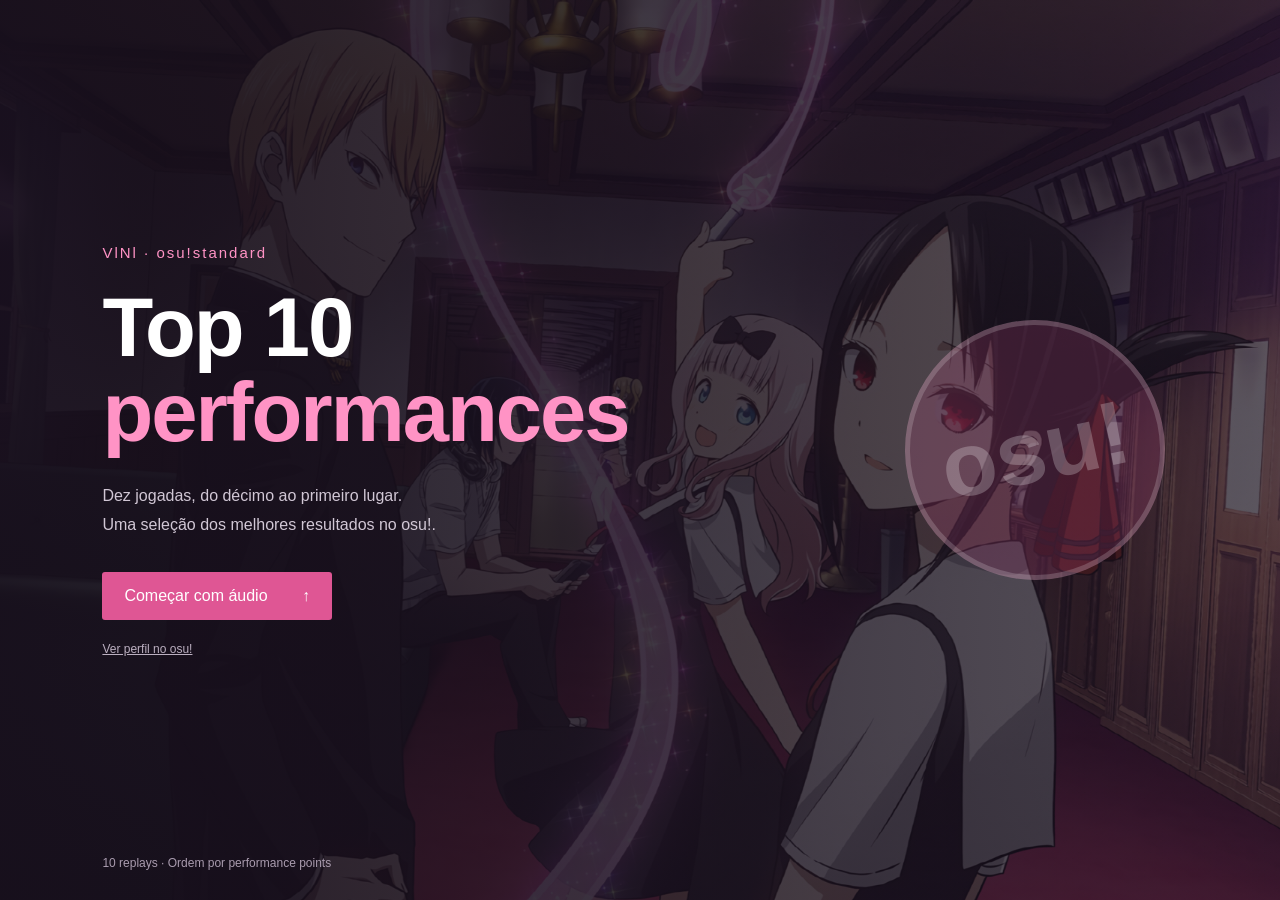
==== index.html @ 84744cca "Publica top 10 de performances no osu com replays e audio" ====
<!DOCTYPE html>
<html lang="pt-BR">
<head>
    <meta charset="UTF-8">
    <meta name="viewport" content="width=device-width, initial-scale=1.0">
    <title>Top 10 performances no osu!</title>
    <link rel="stylesheet" href="style.css">
    <script src="script.js" defer></script>
</head>
<body>
    <section class="introducao" id="introducao" aria-labelledby="titulo">
        <div class="abertura">
            <p class="jogador">VlNl · osu!standard</p>
            <h1 id="titulo">Top 10<br><span>performances</span></h1>
            <p class="resumo">Dez jogadas, do décimo ao primeiro lugar.<br>Uma seleção dos melhores resultados no osu!.</p>
            <button id="comecar" type="button">Começar com áudio <span>↑</span></button>
            <a href="https://osu.ppy.sh/users/32588533" target="_blank" rel="noopener">Ver perfil no osu!</a>
        </div>
        <span class="marca" aria-hidden="true">osu!</span>
        <p class="rodape-introducao">10 replays · Ordem por performance points</p>
    </section>
    <header>
        <a class="titulo" href="#" id="inicio">Top 10 <span>osu!</span></a>
        <div class="controles">
            <button id="pausar" type="button">Pausar</button>
            <button id="som" type="button" aria-pressed="false">Som ligado</button>
        </div>
    </header>
    <main class="carrossel" aria-label="Melhores performances" tabindex="-1">
        <section class="replay" id="top-10" aria-label="10º lugar" style="background-image: url('imagens/10.jpg')">
            <video src="videos/10.mp4" poster="imagens/10.jpg" preload="none" playsinline aria-label="Replay de Flower Flag (MZC Echoes the Spring Liquid Mix)"></video>
            <div class="legenda">
                <p class="posicao">10º lugar <span>A</span></p>
                <h2>Flower Flag (MZC Echoes the Spring Liquid Mix)</h2>
                <p class="artista">FELT</p>
                <p class="dificuldade">Lunatic</p>
                <p class="numeros"><strong>91 pp</strong> <span>91,33% de precisão</span> <span>900x de combo</span></p>
                <div class="links"><a href="https://osu.ppy.sh/scores/7851926110" target="_blank" rel="noopener">Ver resultado</a><button class="voltar" type="button">Voltar ao início</button></div>
            </div>
        </section>
        <section class="replay" id="top-9" aria-label="9º lugar" style="background-image: url('imagens/9.jpg')">
            <video src="videos/9.mp4" poster="imagens/9.jpg" preload="none" playsinline aria-label="Replay de Cold Green Eyes ft. Roos Denayer"></video>
            <div class="legenda">
                <p class="posicao">9º lugar <span>A</span></p>
                <h2>Cold Green Eyes ft. Roos Denayer</h2>
                <p class="artista">Station Earth</p>
                <p class="dificuldade">Divine</p>
                <p class="numeros"><strong>93 pp</strong> <span>92,47% de precisão</span> <span>250x de combo</span></p>
                <div class="links"><a href="https://osu.ppy.sh/scores/7643478513" target="_blank" rel="noopener">Ver resultado</a><button class="voltar" type="button">Voltar ao início</button></div>
            </div>
        </section>
        <section class="replay" id="top-8" aria-label="8º lugar" style="background-image: url('imagens/8.jpg')">
            <video src="videos/8.mp4" poster="imagens/8.jpg" preload="none" playsinline aria-label="Replay de Kaikai Kitan"></video>
            <div class="legenda">
                <p class="posicao">8º lugar <span>A</span></p>
                <h2>Kaikai Kitan</h2>
                <p class="artista">Eve</p>
                <p class="dificuldade">moph's Insane</p>
                <p class="numeros"><strong>95 pp</strong> <span>94,42% de precisão</span> <span>449x de combo</span></p>
                <div class="links"><a href="https://osu.ppy.sh/scores/7802232782" target="_blank" rel="noopener">Ver resultado</a><button class="voltar" type="button">Voltar ao início</button></div>
            </div>
        </section>
        <section class="replay" id="top-7" aria-label="7º lugar" style="background-image: url('imagens/7.jpg')">
            <video src="videos/7.mp4" poster="imagens/7.jpg" preload="none" playsinline aria-label="Replay de Marshmary (Cut Ver.)"></video>
            <div class="legenda">
                <p class="posicao">7º lugar <span>A</span></p>
                <h2>Marshmary (Cut Ver.)</h2>
                <p class="artista">MIMI</p>
                <p class="dificuldade">Reflection</p>
                <p class="numeros"><strong>97 pp</strong> <span>91,14% de precisão</span> <span>304x de combo</span></p>
                <div class="links"><a href="https://osu.ppy.sh/scores/7727434806" target="_blank" rel="noopener">Ver resultado</a><button class="voltar" type="button">Voltar ao início</button></div>
            </div>
        </section>
        <section class="replay" id="top-6" aria-label="6º lugar" style="background-image: url('imagens/6.jpg')">
            <video src="videos/6.mp4" poster="imagens/6.jpg" preload="none" playsinline aria-label="Replay de T-T-Techno (feat. Jesskah)"></video>
            <div class="legenda">
                <p class="posicao">6º lugar <span>A</span></p>
                <h2>T-T-Techno (feat. Jesskah)</h2>
                <p class="artista">DJ S3RL</p>
                <p class="dificuldade">fanzhen's X-Tra</p>
                <p class="numeros"><strong>99 pp</strong> <span>90,97% de precisão</span> <span>322x de combo</span></p>
                <div class="links"><a href="https://osu.ppy.sh/scores/7735057830" target="_blank" rel="noopener">Ver resultado</a><button class="voltar" type="button">Voltar ao início</button></div>
            </div>
        </section>
        <section class="replay" id="top-5" aria-label="5º lugar" style="background-image: url('imagens/5.jpg')">
            <video src="videos/5.mp4" poster="imagens/5.jpg" preload="none" playsinline aria-label="Replay de Shouted Serenade (TV Size)"></video>
            <div class="legenda">
                <p class="posicao">5º lugar <span>A</span></p>
                <h2>Shouted Serenade (TV Size)</h2>
                <p class="artista">LiSA</p>
                <p class="dificuldade">Reform's Extra</p>
                <p class="numeros"><strong>104 pp</strong> <span>90,41% de precisão</span> <span>276x de combo</span></p>
                <div class="links"><a href="https://osu.ppy.sh/scores/7882868915" target="_blank" rel="noopener">Ver resultado</a><button class="voltar" type="button">Voltar ao início</button></div>
            </div>
        </section>
        <section class="replay" id="top-4" aria-label="4º lugar" style="background-image: url('imagens/4.jpg')">
            <video src="videos/4.mp4" poster="imagens/4.jpg" preload="none" playsinline aria-label="Replay de PADORU / PADORU"></video>
            <div class="legenda">
                <p class="posicao">4º lugar <span>B</span></p>
                <h2>PADORU / PADORU</h2>
                <p class="artista">Turbo</p>
                <p class="dificuldade">iljaaz's Expert</p>
                <p class="numeros"><strong>105 pp</strong> <span>87,67% de precisão</span> <span>95x de combo</span></p>
                <div class="links"><a href="https://osu.ppy.sh/scores/7808781591" target="_blank" rel="noopener">Ver resultado</a><button class="voltar" type="button">Voltar ao início</button></div>
            </div>
        </section>
        <section class="replay" id="top-3" aria-label="3º lugar" style="background-image: url('imagens/3.jpg')">
            <video src="videos/3.mp4" poster="imagens/3.jpg" preload="none" playsinline aria-label="Replay de Maniac (Nightcore &amp; Cut Ver.)"></video>
            <div class="legenda">
                <p class="posicao">3º lugar <span>B</span></p>
                <h2>Maniac (Nightcore &amp; Cut Ver.)</h2>
                <p class="artista">Michael Sembello</p>
                <p class="dificuldade">Obsession</p>
                <p class="numeros"><strong>109 pp</strong> <span>89,11% de precisão</span> <span>155x de combo</span></p>
                <div class="links"><a href="https://osu.ppy.sh/scores/7885945190" target="_blank" rel="noopener">Ver resultado</a><button class="voltar" type="button">Voltar ao início</button></div>
            </div>
        </section>
        <section class="replay" id="top-2" aria-label="2º lugar" style="background-image: url('imagens/2.jpg')">
            <video src="videos/2.mp4" poster="imagens/2.jpg" preload="none" playsinline aria-label="Replay de Knock Knock"></video>
            <div class="legenda">
                <p class="posicao">2º lugar <span>A</span></p>
                <h2>Knock Knock</h2>
                <p class="artista">Angerfist</p>
                <p class="dificuldade">Mizujin's Another</p>
                <p class="numeros"><strong>110 pp</strong> <span>95,05% de precisão</span> <span>169x de combo</span></p>
                <div class="links"><a href="https://osu.ppy.sh/scores/7871674767" target="_blank" rel="noopener">Ver resultado</a><button class="voltar" type="button">Voltar ao início</button></div>
            </div>
        </section>
        <section class="replay" id="top-1" aria-label="1º lugar" style="background-image: url('imagens/1.jpg')">
            <video src="videos/1.mp4" poster="imagens/1.jpg" preload="none" playsinline aria-label="Replay de Chikatto Chika Chika (TV Size)"></video>
            <div class="legenda">
                <p class="posicao">1º lugar <span>A</span></p>
                <h2>Chikatto Chika Chika (TV Size)</h2>
                <p class="artista">Fujiwara Chika (CV: Kohara Konomi)</p>
                <p class="dificuldade">Chika</p>
                <p class="numeros"><strong>120 pp</strong> <span>92,73% de precisão</span> <span>321x de combo</span></p>
                <div class="links"><a href="https://osu.ppy.sh/scores/7726536353" target="_blank" rel="noopener">Ver resultado</a><button class="voltar" type="button">Voltar ao início</button></div>
            </div>
        </section>
    </main>
    <nav class="navegacao" aria-label="Navegação dos replays">
        <button id="anterior" type="button">← Anterior</button>
        <p id="posicao" aria-live="polite">10º lugar</p>
        <button id="proximo" type="button">Próximo →</button>
    </nav>
    <p class="aviso" id="aviso" role="status" hidden></p>
    <footer><a href="creditos.html" target="_blank">Créditos</a></footer>
</body>
</html>
---- style.css ----
* {
    box-sizing: border-box;
    margin: 0;
    padding: 0;
}

body {
    font-family: Arial, sans-serif;
    color: #fff;
    background: #141017;
    height: 100vh;
    height: 100svh;
    display: flex;
    flex-direction: column;
    overflow: hidden;
}

button, a {
    color: inherit;
    font: inherit;
}

button {
    cursor: pointer;
}

button:focus-visible, a:focus-visible {
    outline: 2px solid #ff85be;
    outline-offset: 5px;
}

button:disabled {
    opacity: 0.35;
    cursor: default;
}

header {
    display: flex;
    align-items: center;
    justify-content: space-between;
    padding: 16px 28px;
    background: #211b24;
    border-bottom: 2px solid #df5694;
}

.titulo {
    font-size: 20px;
    font-weight: bold;
    text-decoration: none;
}

.titulo span {
    color: #ff85be;
}

.controles {
    display: flex;
    gap: 20px;
}

.controles button, .links button {
    border: 0;
    background: none;
    font-size: 13px;
}

.carrossel {
    display: flex;
    position: relative;
    flex: 1;
    min-height: 0;
    overflow: hidden;
    scroll-snap-type: x mandatory;
}

.carrossel.animando {
    scroll-snap-type: none;
}

.replay {
    position: relative;
    flex: 0 0 100%;
    height: 100%;
    overflow: hidden;
    background-size: cover;
    background-position: center;
    scroll-snap-align: start;
}

.replay video {
    width: 100%;
    height: 100%;
    object-fit: contain;
    background: #08080a;
    display: block;
}

.legenda {
    position: absolute;
    left: 24px;
    bottom: 22px;
    max-width: min(410px, 70%);
    background: rgba(17, 13, 21, 0.86);
    padding: 16px 20px;
    border-left: 3px solid #ee6ba8;
    border-radius: 0 4px 4px 0;
}

.posicao {
    font-size: 12px;
    color: #ff93c5;
    font-weight: bold;
    margin-bottom: 7px;
}

.posicao span {
    margin-left: 12px;
    color: #c9ed89;
}

.legenda h2 {
    font-size: 19px;
    line-height: 1.2;
    margin-bottom: 5px;
}

.artista, .dificuldade {
    font-size: 12px;
    line-height: 1.5;
    color: #d7cfd9;
}

.dificuldade {
    color: #b2a8b7;
}

.numeros {
    display: flex;
    gap: 12px;
    flex-wrap: wrap;
    align-items: center;
    margin: 11px 0;
    font-size: 11px;
}

.numeros strong {
    font-size: 18px;
    color: #ff93c5;
}

.links {
    display: flex;
    flex-wrap: wrap;
    gap: 18px;
}

.links a, .links button {
    font-size: 11px;
    color: #d6cbd9;
    text-decoration: underline;
}

.navegacao {
    display: flex;
    align-items: center;
    justify-content: space-between;
    padding: 11px 28px 5px;
    background: #211b24;
}

.navegacao button {
    background: transparent;
    border: 1px solid #615267;
    padding: 8px 15px;
    border-radius: 3px;
    font-size: 13px;
}

.navegacao p {
    font-size: 13px;
    color: #ff93c5;
}

footer {
    background: #211b24;
    text-align: center;
    padding: 6px 12px 10px;
    font-size: 11px;
    color: #a99dac;
}

.introducao {
    position: fixed;
    inset: 0;
    z-index: 5;
    background: linear-gradient(90deg, rgba(23, 15, 28, 0.96), rgba(23, 15, 28, 0.7)), url('imagens/1.jpg') center / cover;
    display: flex;
    align-items: center;
    padding: 8%;
    transition: transform 1.1s ease-in-out;
    overflow: hidden;
}

.introducao.aberta {
    transform: translateY(-100%);
}

.introducao[hidden] {
    display: none;
}

.abertura {
    z-index: 1;
}

.jogador {
    color: #ff93c5;
    font-size: 15px;
    margin-bottom: 25px;
    letter-spacing: 2px;
}

.abertura h1 {
    font-size: clamp(44px, 6.5vw, 92px);
    line-height: 1.02;
    letter-spacing: -2px;
}

.abertura h1 span {
    color: #ff93c5;
}

.resumo {
    margin: 26px 0 32px;
    font-size: 16px;
    color: #d1c7d5;
    line-height: 1.8;
}

#comecar {
    border: none;
    border-radius: 3px;
    background: #df5694;
    color: white;
    padding: 15px 22px;
    font-size: 16px;
}

#comecar:hover {
    background: #eb6aa6;
}

#comecar span {
    padding-left: 30px;
}

.abertura > a {
    display: block;
    width: fit-content;
    margin-top: 22px;
    font-size: 12px;
    color: #bbafc0;
}

.marca {
    position: absolute;
    right: 9%;
    top: 50%;
    transform: translateY(-50%) rotate(-12deg);
    width: 260px;
    height: 260px;
    display: flex;
    align-items: center;
    justify-content: center;
    border-radius: 50%;
    border: 5px solid rgba(255, 255, 255, 0.18);
    background: rgba(223, 86, 148, 0.18);
    font-size: 90px;
    font-weight: bold;
    color: rgba(255, 255, 255, 0.24);
}

.rodape-introducao {
    position: absolute;
    left: 8%;
    bottom: 30px;
    font-size: 12px;
    color: #aa9caf;
}

.aviso {
    position: absolute;
    right: 22px;
    top: 80px;
    max-width: 300px;
    padding: 14px;
    background: #322638;
    border: 1px solid #b85d8b;
    font-size: 13px;
    line-height: 1.5;
    z-index: 2;
}

.creditos {
    height: auto;
    overflow: auto;
    padding: 50px 8%;
    gap: 24px;
    line-height: 1.7;
}

@media (max-width: 800px) {
    .marca {
        right: -100px;
        opacity: 0.4;
    }

    .legenda {
        max-width: calc(100% - 32px);
        left: 16px;
        bottom: 16px;
        padding: 12px 15px;
    }

    header {
        padding: 14px 16px;
    }

    .titulo {
        font-size: 17px;
    }

    .controles {
        gap: 12px;
    }

    .controles button {
        font-size: 11px;
    }

    .navegacao {
        padding-left: 16px;
        padding-right: 16px;
    }

    .resumo {
        font-size: 14px;
    }

    .legenda h2 {
        font-size: 16px;
    }
}
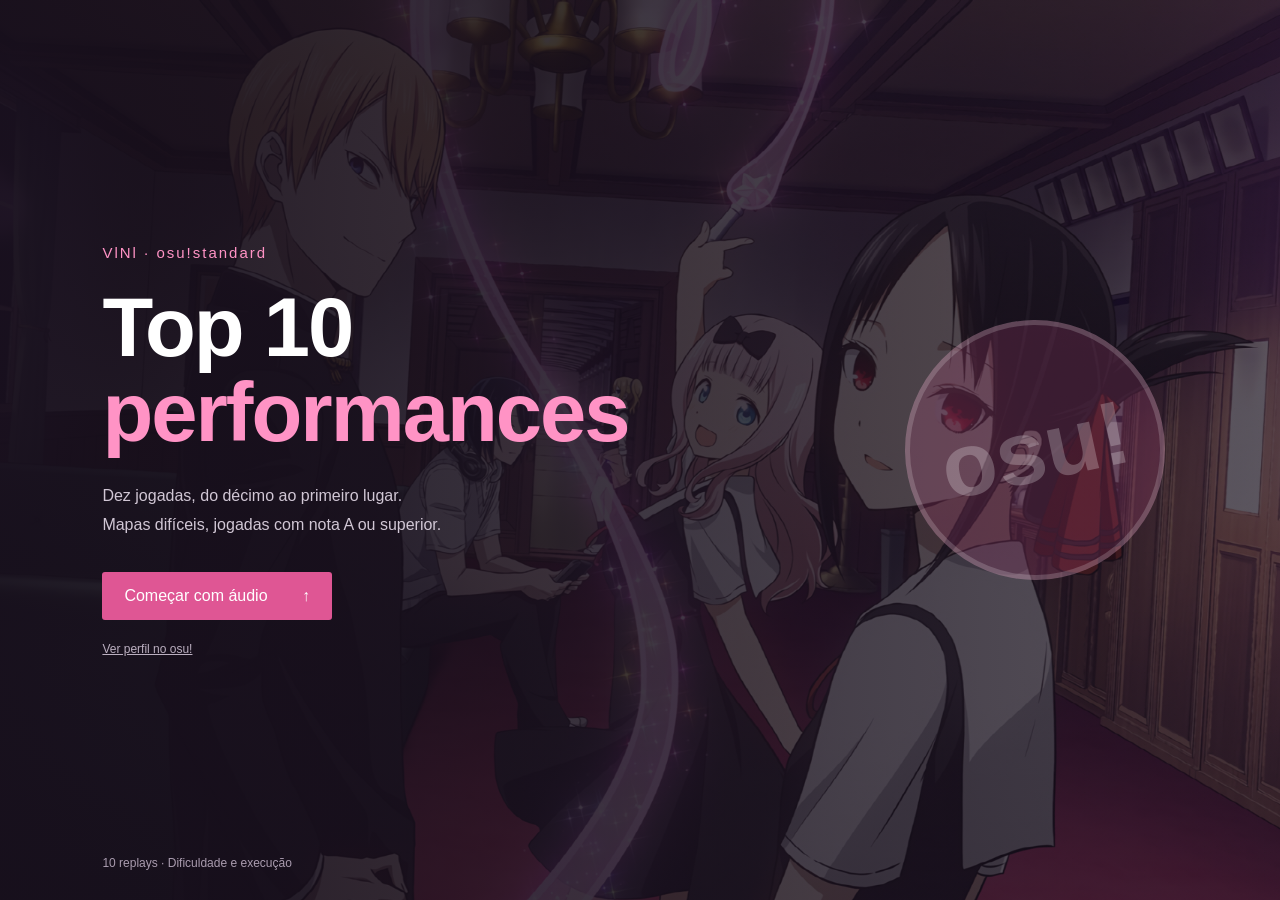
==== commit 16f08ff7: "Seleciona jogadas por dificuldade e execucao incluindo Loved e cemiterio" ====
--- a/index.html
+++ b/index.html
@@ -4,7 +4,7 @@
     <meta charset="UTF-8">
     <meta name="viewport" content="width=device-width, initial-scale=1.0">
     <title>Top 10 performances no osu!</title>
-    <link rel="stylesheet" href="style.css">
+    <link rel="stylesheet" href="style.css?v=dificuldade">
     <script src="script.js" defer></script>
 </head>
 <body>
@@ -12,12 +12,12 @@
         <div class="abertura">
             <p class="jogador">VlNl · osu!standard</p>
             <h1 id="titulo">Top 10<br><span>performances</span></h1>
-            <p class="resumo">Dez jogadas, do décimo ao primeiro lugar.<br>Uma seleção dos melhores resultados no osu!.</p>
+            <p class="resumo">Dez jogadas, do décimo ao primeiro lugar.<br>Mapas difíceis, jogadas com nota A ou superior.</p>
             <button id="comecar" type="button">Começar com áudio <span>↑</span></button>
             <a href="https://osu.ppy.sh/users/32588533" target="_blank" rel="noopener">Ver perfil no osu!</a>
         </div>
         <span class="marca" aria-hidden="true">osu!</span>
-        <p class="rodape-introducao">10 replays · Ordem por performance points</p>
+        <p class="rodape-introducao">10 replays · Dificuldade e execução</p>
     </section>
     <header>
         <a class="titulo" href="#" id="inicio">Top 10 <span>osu!</span></a>
@@ -27,114 +27,114 @@
         </div>
     </header>
     <main class="carrossel" aria-label="Melhores performances" tabindex="-1">
-        <section class="replay" id="top-10" aria-label="10º lugar" style="background-image: url('imagens/10.jpg')">
-            <video src="videos/10.mp4" poster="imagens/10.jpg" preload="none" playsinline aria-label="Replay de Flower Flag (MZC Echoes the Spring Liquid Mix)"></video>
+        <section class="replay" id="top-10" aria-label="10º lugar" style="background-image: url('imagens/dificuldade/10.jpg')">
+            <video src="videos/dificuldade/10.mp4" poster="imagens/dificuldade/10.jpg" preload="none" playsinline aria-label="Replay de Super Nuko World"></video>
             <div class="legenda">
-                <p class="posicao">10º lugar <span>A</span></p>
-                <h2>Flower Flag (MZC Echoes the Spring Liquid Mix)</h2>
-                <p class="artista">FELT</p>
-                <p class="dificuldade">Lunatic</p>
-                <p class="numeros"><strong>91 pp</strong> <span>91,33% de precisão</span> <span>900x de combo</span></p>
-                <div class="links"><a href="https://osu.ppy.sh/scores/7851926110" target="_blank" rel="noopener">Ver resultado</a><button class="voltar" type="button">Voltar ao início</button></div>
+                <p class="posicao">10º lugar <span>A</span><span class="categoria">Ranked</span></p>
+                <h2>Super Nuko World</h2>
+                <p class="artista">yuikonnu &amp; ayaponzu*</p>
+                <p class="dificuldade">Insane</p>
+                <p class="numeros"><strong>5,36 ★</strong> <span>93,89% de precisão</span> <span>505x de combo</span> <span>7 erros</span></p>
+                <div class="links"><a href="https://osu.ppy.sh/beatmapsets/153776#osu/476149" target="_blank" rel="noopener">Ver beatmap</a><button class="voltar" type="button">Voltar ao início</button></div>
             </div>
         </section>
-        <section class="replay" id="top-9" aria-label="9º lugar" style="background-image: url('imagens/9.jpg')">
-            <video src="videos/9.mp4" poster="imagens/9.jpg" preload="none" playsinline aria-label="Replay de Cold Green Eyes ft. Roos Denayer"></video>
+        <section class="replay" id="top-9" aria-label="9º lugar" style="background-image: url('imagens/dificuldade/9.jpg')">
+            <video src="videos/dificuldade/9.mp4" poster="imagens/dificuldade/9.jpg" preload="none" playsinline aria-label="Replay de Chikatto Chika Chika (TV Size)"></video>
             <div class="legenda">
-                <p class="posicao">9º lugar <span>A</span></p>
-                <h2>Cold Green Eyes ft. Roos Denayer</h2>
-                <p class="artista">Station Earth</p>
-                <p class="dificuldade">Divine</p>
-                <p class="numeros"><strong>93 pp</strong> <span>92,47% de precisão</span> <span>250x de combo</span></p>
-                <div class="links"><a href="https://osu.ppy.sh/scores/7643478513" target="_blank" rel="noopener">Ver resultado</a><button class="voltar" type="button">Voltar ao início</button></div>
+                <p class="posicao">9º lugar <span>A</span><span class="categoria">Ranked</span></p>
+                <h2>Chikatto Chika Chika (TV Size)</h2>
+                <p class="artista">Fujiwara Chika (CV: Kohara Konomi)</p>
+                <p class="dificuldade">Chika</p>
+                <p class="numeros"><strong>5,36 ★</strong> <span>92,73% de precisão</span> <span>321x de combo</span> <span>3 erros</span></p>
+                <div class="links"><a href="https://osu.ppy.sh/beatmapsets/921889#osu/1925194" target="_blank" rel="noopener">Ver beatmap</a><button class="voltar" type="button">Voltar ao início</button></div>
             </div>
         </section>
-        <section class="replay" id="top-8" aria-label="8º lugar" style="background-image: url('imagens/8.jpg')">
-            <video src="videos/8.mp4" poster="imagens/8.jpg" preload="none" playsinline aria-label="Replay de Kaikai Kitan"></video>
+        <section class="replay" id="top-8" aria-label="8º lugar" style="background-image: url('imagens/dificuldade/8.jpg')">
+            <video src="videos/dificuldade/8.mp4" poster="imagens/dificuldade/8.jpg" preload="none" playsinline aria-label="Replay de Die Young"></video>
             <div class="legenda">
-                <p class="posicao">8º lugar <span>A</span></p>
-                <h2>Kaikai Kitan</h2>
-                <p class="artista">Eve</p>
-                <p class="dificuldade">moph's Insane</p>
-                <p class="numeros"><strong>95 pp</strong> <span>94,42% de precisão</span> <span>449x de combo</span></p>
-                <div class="links"><a href="https://osu.ppy.sh/scores/7802232782" target="_blank" rel="noopener">Ver resultado</a><button class="voltar" type="button">Voltar ao início</button></div>
+                <p class="posicao">8º lugar <span>A</span><span class="categoria">Ranked</span></p>
+                <h2>Die Young</h2>
+                <p class="artista">Lil Texas</p>
+                <p class="dificuldade">EXPERT</p>
+                <p class="numeros"><strong>5,37 ★</strong> <span>92,18% de precisão</span> <span>127x de combo</span> <span>7 erros</span></p>
+                <div class="links"><a href="https://osu.ppy.sh/beatmapsets/2395248#osu/5187911" target="_blank" rel="noopener">Ver beatmap</a><button class="voltar" type="button">Voltar ao início</button></div>
             </div>
         </section>
-        <section class="replay" id="top-7" aria-label="7º lugar" style="background-image: url('imagens/7.jpg')">
-            <video src="videos/7.mp4" poster="imagens/7.jpg" preload="none" playsinline aria-label="Replay de Marshmary (Cut Ver.)"></video>
+        <section class="replay" id="top-7" aria-label="7º lugar" style="background-image: url('imagens/dificuldade/7.jpg')">
+            <video src="videos/dificuldade/7.mp4" poster="imagens/dificuldade/7.jpg" preload="none" playsinline aria-label="Replay de Third Eye ya!"></video>
             <div class="legenda">
-                <p class="posicao">7º lugar <span>A</span></p>
-                <h2>Marshmary (Cut Ver.)</h2>
-                <p class="artista">MIMI</p>
-                <p class="dificuldade">Reflection</p>
-                <p class="numeros"><strong>97 pp</strong> <span>91,14% de precisão</span> <span>304x de combo</span></p>
-                <div class="links"><a href="https://osu.ppy.sh/scores/7727434806" target="_blank" rel="noopener">Ver resultado</a><button class="voltar" type="button">Voltar ao início</button></div>
+                <p class="posicao">7º lugar <span>A</span><span class="categoria">Ranked</span></p>
+                <h2>Third Eye ya!</h2>
+                <p class="artista">IOSYS</p>
+                <p class="dificuldade">tetetete den den den den</p>
+                <p class="numeros"><strong>5,39 ★</strong> <span>90,20% de precisão</span> <span>204x de combo</span> <span>17 erros</span></p>
+                <div class="links"><a href="https://osu.ppy.sh/beatmapsets/239584#osu/553854" target="_blank" rel="noopener">Ver beatmap</a><button class="voltar" type="button">Voltar ao início</button></div>
             </div>
         </section>
-        <section class="replay" id="top-6" aria-label="6º lugar" style="background-image: url('imagens/6.jpg')">
-            <video src="videos/6.mp4" poster="imagens/6.jpg" preload="none" playsinline aria-label="Replay de T-T-Techno (feat. Jesskah)"></video>
+        <section class="replay" id="top-6" aria-label="6º lugar" style="background-image: url('imagens/dificuldade/6.jpg')">
+            <video src="videos/dificuldade/6.mp4" poster="imagens/dificuldade/6.jpg" preload="none" playsinline aria-label="Replay de Sesshoku"></video>
             <div class="legenda">
-                <p class="posicao">6º lugar <span>A</span></p>
+                <p class="posicao">6º lugar <span>A</span><span class="categoria">Ranked</span></p>
+                <h2>Sesshoku</h2>
+                <p class="artista">THE ORAL CIGARETTES</p>
+                <p class="dificuldade">stwi's Insane</p>
+                <p class="numeros"><strong>5,42 ★</strong> <span>91,20% de precisão</span> <span>268x de combo</span> <span>12 erros</span></p>
+                <div class="links"><a href="https://osu.ppy.sh/beatmapsets/839248#osu/1768387" target="_blank" rel="noopener">Ver beatmap</a><button class="voltar" type="button">Voltar ao início</button></div>
+            </div>
+        </section>
+        <section class="replay" id="top-5" aria-label="5º lugar" style="background-image: url('imagens/dificuldade/5.jpg')">
+            <video src="videos/dificuldade/5.mp4" poster="imagens/dificuldade/5.jpg" preload="none" playsinline aria-label="Replay de Blow out"></video>
+            <div class="legenda">
+                <p class="posicao">5º lugar <span>A</span><span class="categoria">Ranked</span></p>
+                <h2>Blow out</h2>
+                <p class="artista">Suzuki Konomi</p>
+                <p class="dificuldade">Extra</p>
+                <p class="numeros"><strong>5,63 ★</strong> <span>90,04% de precisão</span> <span>180x de combo</span> <span>13 erros</span></p>
+                <div class="links"><a href="https://osu.ppy.sh/beatmapsets/596580#osu/1261881" target="_blank" rel="noopener">Ver beatmap</a><button class="voltar" type="button">Voltar ao início</button></div>
+            </div>
+        </section>
+        <section class="replay" id="top-4" aria-label="4º lugar" style="background-image: url('imagens/dificuldade/4.jpg')">
+            <video src="videos/dificuldade/4.mp4" poster="imagens/dificuldade/4.jpg" preload="none" playsinline aria-label="Replay de T-T-Techno (feat. Jesskah)"></video>
+            <div class="legenda">
+                <p class="posicao">4º lugar <span>A</span><span class="categoria">Ranked</span></p>
                 <h2>T-T-Techno (feat. Jesskah)</h2>
                 <p class="artista">DJ S3RL</p>
                 <p class="dificuldade">fanzhen's X-Tra</p>
-                <p class="numeros"><strong>99 pp</strong> <span>90,97% de precisão</span> <span>322x de combo</span></p>
-                <div class="links"><a href="https://osu.ppy.sh/scores/7735057830" target="_blank" rel="noopener">Ver resultado</a><button class="voltar" type="button">Voltar ao início</button></div>
+                <p class="numeros"><strong>5,70 ★</strong> <span>90,97% de precisão</span> <span>322x de combo</span> <span>11 erros</span></p>
+                <div class="links"><a href="https://osu.ppy.sh/beatmapsets/83560#osu/571620" target="_blank" rel="noopener">Ver beatmap</a><button class="voltar" type="button">Voltar ao início</button></div>
             </div>
         </section>
-        <section class="replay" id="top-5" aria-label="5º lugar" style="background-image: url('imagens/5.jpg')">
-            <video src="videos/5.mp4" poster="imagens/5.jpg" preload="none" playsinline aria-label="Replay de Shouted Serenade (TV Size)"></video>
+        <section class="replay" id="top-3" aria-label="3º lugar" style="background-image: url('imagens/dificuldade/3.jpg')">
+            <video src="videos/dificuldade/3.mp4" poster="imagens/dificuldade/3.jpg" preload="none" playsinline aria-label="Replay de Override"></video>
             <div class="legenda">
-                <p class="posicao">5º lugar <span>A</span></p>
-                <h2>Shouted Serenade (TV Size)</h2>
-                <p class="artista">LiSA</p>
-                <p class="dificuldade">Reform's Extra</p>
-                <p class="numeros"><strong>104 pp</strong> <span>90,41% de precisão</span> <span>276x de combo</span></p>
-                <div class="links"><a href="https://osu.ppy.sh/scores/7882868915" target="_blank" rel="noopener">Ver resultado</a><button class="voltar" type="button">Voltar ao início</button></div>
+                <p class="posicao">3º lugar <span>A</span><span class="categoria">Ranked</span></p>
+                <h2>Override</h2>
+                <p class="artista">Shirakami Fubuki with Kurokami Fubuki</p>
+                <p class="dificuldade">Maruk's Expert</p>
+                <p class="numeros"><strong>5,71 ★</strong> <span>90,80% de precisão</span> <span>243x de combo</span> <span>15 erros</span></p>
+                <div class="links"><a href="https://osu.ppy.sh/beatmapsets/2278555#osu/4875068" target="_blank" rel="noopener">Ver beatmap</a><button class="voltar" type="button">Voltar ao início</button></div>
             </div>
         </section>
-        <section class="replay" id="top-4" aria-label="4º lugar" style="background-image: url('imagens/4.jpg')">
-            <video src="videos/4.mp4" poster="imagens/4.jpg" preload="none" playsinline aria-label="Replay de PADORU / PADORU"></video>
+        <section class="replay" id="top-2" aria-label="2º lugar" style="background-image: url('imagens/dificuldade/2.jpg')">
+            <video src="videos/dificuldade/2.mp4" poster="imagens/dificuldade/2.jpg" preload="none" playsinline aria-label="Replay de Cold As Ice (PH Electro Remix) (Nightcore Mix)"></video>
             <div class="legenda">
-                <p class="posicao">4º lugar <span>B</span></p>
-                <h2>PADORU / PADORU</h2>
-                <p class="artista">Turbo</p>
-                <p class="dificuldade">iljaaz's Expert</p>
-                <p class="numeros"><strong>105 pp</strong> <span>87,67% de precisão</span> <span>95x de combo</span></p>
-                <div class="links"><a href="https://osu.ppy.sh/scores/7808781591" target="_blank" rel="noopener">Ver resultado</a><button class="voltar" type="button">Voltar ao início</button></div>
+                <p class="posicao">2º lugar <span>A</span><span class="categoria">Loved</span></p>
+                <h2>Cold As Ice (PH Electro Remix) (Nightcore Mix)</h2>
+                <p class="artista">Sarah Connor</p>
+                <p class="dificuldade">Extra</p>
+                <p class="numeros"><strong>5,72 ★</strong> <span>90,30% de precisão</span> <span>277x de combo</span> <span>24 erros</span></p>
+                <div class="links"><a href="https://osu.ppy.sh/beatmapsets/358119#osu/917704" target="_blank" rel="noopener">Ver beatmap</a><button class="voltar" type="button">Voltar ao início</button></div>
             </div>
         </section>
-        <section class="replay" id="top-3" aria-label="3º lugar" style="background-image: url('imagens/3.jpg')">
-            <video src="videos/3.mp4" poster="imagens/3.jpg" preload="none" playsinline aria-label="Replay de Maniac (Nightcore &amp; Cut Ver.)"></video>
+        <section class="replay" id="top-1" aria-label="1º lugar" style="background-image: url('imagens/dificuldade/1.jpg')">
+            <video src="videos/dificuldade/1.mp4" poster="imagens/dificuldade/1.jpg" preload="none" playsinline aria-label="Replay de One More"></video>
             <div class="legenda">
-                <p class="posicao">3º lugar <span>B</span></p>
-                <h2>Maniac (Nightcore &amp; Cut Ver.)</h2>
-                <p class="artista">Michael Sembello</p>
-                <p class="dificuldade">Obsession</p>
-                <p class="numeros"><strong>109 pp</strong> <span>89,11% de precisão</span> <span>155x de combo</span></p>
-                <div class="links"><a href="https://osu.ppy.sh/scores/7885945190" target="_blank" rel="noopener">Ver resultado</a><button class="voltar" type="button">Voltar ao início</button></div>
-            </div>
-        </section>
-        <section class="replay" id="top-2" aria-label="2º lugar" style="background-image: url('imagens/2.jpg')">
-            <video src="videos/2.mp4" poster="imagens/2.jpg" preload="none" playsinline aria-label="Replay de Knock Knock"></video>
-            <div class="legenda">
-                <p class="posicao">2º lugar <span>A</span></p>
-                <h2>Knock Knock</h2>
-                <p class="artista">Angerfist</p>
-                <p class="dificuldade">Mizujin's Another</p>
-                <p class="numeros"><strong>110 pp</strong> <span>95,05% de precisão</span> <span>169x de combo</span></p>
-                <div class="links"><a href="https://osu.ppy.sh/scores/7871674767" target="_blank" rel="noopener">Ver resultado</a><button class="voltar" type="button">Voltar ao início</button></div>
-            </div>
-        </section>
-        <section class="replay" id="top-1" aria-label="1º lugar" style="background-image: url('imagens/1.jpg')">
-            <video src="videos/1.mp4" poster="imagens/1.jpg" preload="none" playsinline aria-label="Replay de Chikatto Chika Chika (TV Size)"></video>
-            <div class="legenda">
-                <p class="posicao">1º lugar <span>A</span></p>
-                <h2>Chikatto Chika Chika (TV Size)</h2>
-                <p class="artista">Fujiwara Chika (CV: Kohara Konomi)</p>
-                <p class="dificuldade">Chika</p>
-                <p class="numeros"><strong>120 pp</strong> <span>92,73% de precisão</span> <span>321x de combo</span></p>
-                <div class="links"><a href="https://osu.ppy.sh/scores/7726536353" target="_blank" rel="noopener">Ver resultado</a><button class="voltar" type="button">Voltar ao início</button></div>
+                <p class="posicao">1º lugar <span>A</span><span class="categoria">Cemitério</span></p>
+                <h2>One More</h2>
+                <p class="artista">S3RL &amp; Atef ft Hannah Fortune &amp; lowstattic</p>
+                <p class="dificuldade">winterlxv's extreme</p>
+                <p class="numeros"><strong>5,87 ★</strong> <span>91,15% de precisão</span> <span>181x de combo</span> <span>27 erros</span></p>
+                <div class="links"><a href="https://osu.ppy.sh/beatmapsets/2017920#osu/4207518" target="_blank" rel="noopener">Ver beatmap</a><button class="voltar" type="button">Voltar ao início</button></div>
             </div>
         </section>
     </main>
--- a/style.css
+++ b/style.css
@@ -351,3 +351,8 @@
         font-size: 16px;
     }
 }
+
+.posicao .categoria {
+    color: #d7cfd9;
+    font-weight: normal;
+}
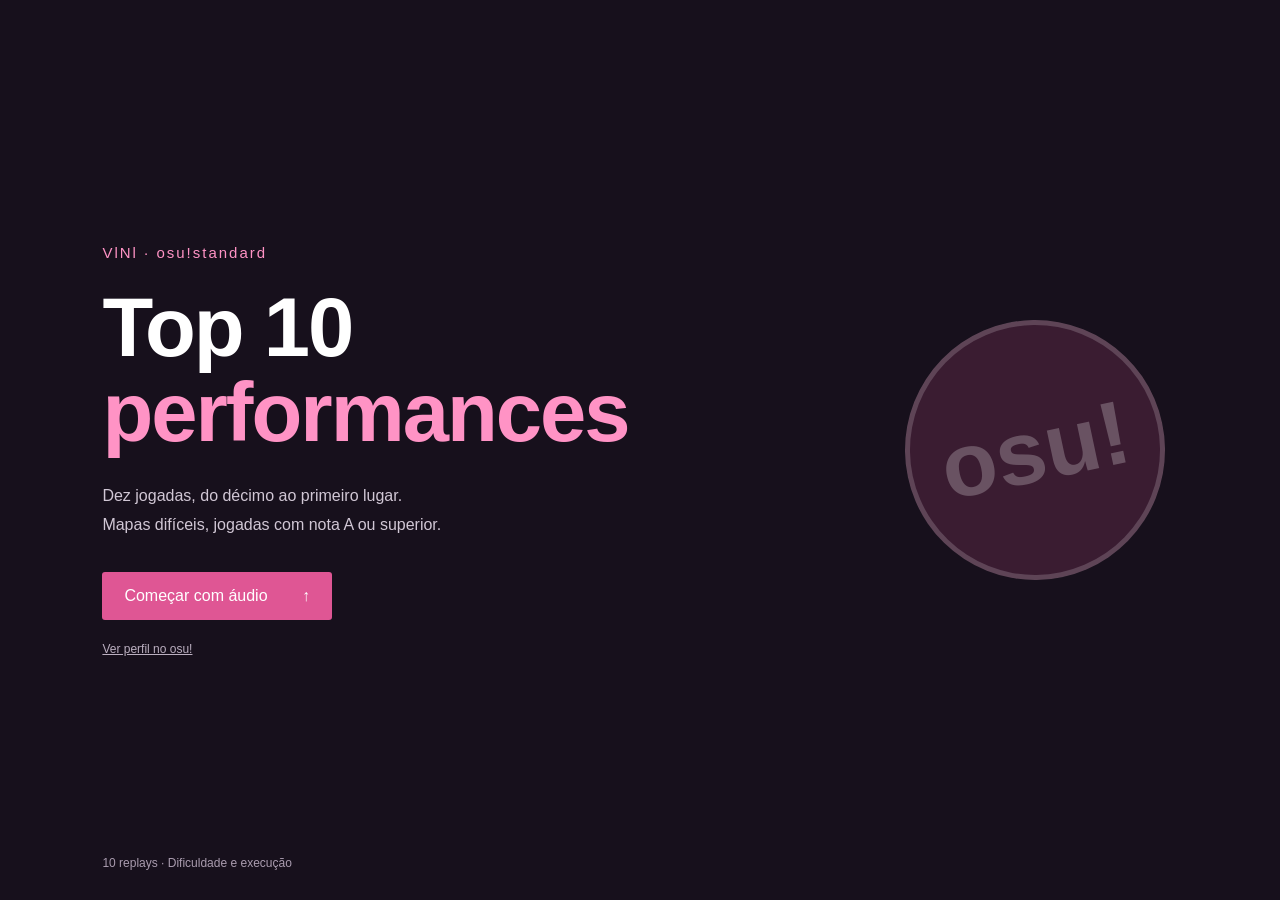
==== commit d8186bc4: "Remove todas as imagens dos mapas e renderiza replays com fundo preto" ====
--- a/index.html
+++ b/index.html
@@ -4,7 +4,7 @@
     <meta charset="UTF-8">
     <meta name="viewport" content="width=device-width, initial-scale=1.0">
     <title>Top 10 performances no osu!</title>
-    <link rel="stylesheet" href="style.css?v=dificuldade">
+    <link rel="stylesheet" href="style.css?v=sem-fundo">
     <script src="script.js" defer></script>
 </head>
 <body>
@@ -27,8 +27,8 @@
         </div>
     </header>
     <main class="carrossel" aria-label="Melhores performances" tabindex="-1">
-        <section class="replay" id="top-10" aria-label="10º lugar" style="background-image: url('imagens/dificuldade/10.jpg')">
-            <video src="videos/dificuldade/10.mp4" poster="imagens/dificuldade/10.jpg" preload="none" playsinline aria-label="Replay de Super Nuko World"></video>
+        <section class="replay" id="top-10" aria-label="10º lugar">
+            <video src="videos/sem-fundo/10.mp4" preload="none" playsinline aria-label="Replay de Super Nuko World"></video>
             <div class="legenda">
                 <p class="posicao">10º lugar <span>A</span><span class="categoria">Ranked</span></p>
                 <h2>Super Nuko World</h2>
@@ -38,8 +38,8 @@
                 <div class="links"><a href="https://osu.ppy.sh/beatmapsets/153776#osu/476149" target="_blank" rel="noopener">Ver beatmap</a><button class="voltar" type="button">Voltar ao início</button></div>
             </div>
         </section>
-        <section class="replay" id="top-9" aria-label="9º lugar" style="background-image: url('imagens/dificuldade/9.jpg')">
-            <video src="videos/dificuldade/9.mp4" poster="imagens/dificuldade/9.jpg" preload="none" playsinline aria-label="Replay de Chikatto Chika Chika (TV Size)"></video>
+        <section class="replay" id="top-9" aria-label="9º lugar">
+            <video src="videos/sem-fundo/9.mp4" preload="none" playsinline aria-label="Replay de Chikatto Chika Chika (TV Size)"></video>
             <div class="legenda">
                 <p class="posicao">9º lugar <span>A</span><span class="categoria">Ranked</span></p>
                 <h2>Chikatto Chika Chika (TV Size)</h2>
@@ -49,8 +49,8 @@
                 <div class="links"><a href="https://osu.ppy.sh/beatmapsets/921889#osu/1925194" target="_blank" rel="noopener">Ver beatmap</a><button class="voltar" type="button">Voltar ao início</button></div>
             </div>
         </section>
-        <section class="replay" id="top-8" aria-label="8º lugar" style="background-image: url('imagens/dificuldade/8.jpg')">
-            <video src="videos/dificuldade/8.mp4" poster="imagens/dificuldade/8.jpg" preload="none" playsinline aria-label="Replay de Die Young"></video>
+        <section class="replay" id="top-8" aria-label="8º lugar">
+            <video src="videos/sem-fundo/8.mp4" preload="none" playsinline aria-label="Replay de Die Young"></video>
             <div class="legenda">
                 <p class="posicao">8º lugar <span>A</span><span class="categoria">Ranked</span></p>
                 <h2>Die Young</h2>
@@ -60,8 +60,8 @@
                 <div class="links"><a href="https://osu.ppy.sh/beatmapsets/2395248#osu/5187911" target="_blank" rel="noopener">Ver beatmap</a><button class="voltar" type="button">Voltar ao início</button></div>
             </div>
         </section>
-        <section class="replay" id="top-7" aria-label="7º lugar" style="background-image: url('imagens/dificuldade/7.jpg')">
-            <video src="videos/dificuldade/7.mp4" poster="imagens/dificuldade/7.jpg" preload="none" playsinline aria-label="Replay de Third Eye ya!"></video>
+        <section class="replay" id="top-7" aria-label="7º lugar">
+            <video src="videos/sem-fundo/7.mp4" preload="none" playsinline aria-label="Replay de Third Eye ya!"></video>
             <div class="legenda">
                 <p class="posicao">7º lugar <span>A</span><span class="categoria">Ranked</span></p>
                 <h2>Third Eye ya!</h2>
@@ -71,8 +71,8 @@
                 <div class="links"><a href="https://osu.ppy.sh/beatmapsets/239584#osu/553854" target="_blank" rel="noopener">Ver beatmap</a><button class="voltar" type="button">Voltar ao início</button></div>
             </div>
         </section>
-        <section class="replay" id="top-6" aria-label="6º lugar" style="background-image: url('imagens/dificuldade/6.jpg')">
-            <video src="videos/dificuldade/6.mp4" poster="imagens/dificuldade/6.jpg" preload="none" playsinline aria-label="Replay de Sesshoku"></video>
+        <section class="replay" id="top-6" aria-label="6º lugar">
+            <video src="videos/sem-fundo/6.mp4" preload="none" playsinline aria-label="Replay de Sesshoku"></video>
             <div class="legenda">
                 <p class="posicao">6º lugar <span>A</span><span class="categoria">Ranked</span></p>
                 <h2>Sesshoku</h2>
@@ -82,8 +82,8 @@
                 <div class="links"><a href="https://osu.ppy.sh/beatmapsets/839248#osu/1768387" target="_blank" rel="noopener">Ver beatmap</a><button class="voltar" type="button">Voltar ao início</button></div>
             </div>
         </section>
-        <section class="replay" id="top-5" aria-label="5º lugar" style="background-image: url('imagens/dificuldade/5.jpg')">
-            <video src="videos/dificuldade/5.mp4" poster="imagens/dificuldade/5.jpg" preload="none" playsinline aria-label="Replay de Blow out"></video>
+        <section class="replay" id="top-5" aria-label="5º lugar">
+            <video src="videos/sem-fundo/5.mp4" preload="none" playsinline aria-label="Replay de Blow out"></video>
             <div class="legenda">
                 <p class="posicao">5º lugar <span>A</span><span class="categoria">Ranked</span></p>
                 <h2>Blow out</h2>
@@ -93,8 +93,8 @@
                 <div class="links"><a href="https://osu.ppy.sh/beatmapsets/596580#osu/1261881" target="_blank" rel="noopener">Ver beatmap</a><button class="voltar" type="button">Voltar ao início</button></div>
             </div>
         </section>
-        <section class="replay" id="top-4" aria-label="4º lugar" style="background-image: url('imagens/dificuldade/4.jpg')">
-            <video src="videos/dificuldade/4.mp4" poster="imagens/dificuldade/4.jpg" preload="none" playsinline aria-label="Replay de T-T-Techno (feat. Jesskah)"></video>
+        <section class="replay" id="top-4" aria-label="4º lugar">
+            <video src="videos/sem-fundo/4.mp4" preload="none" playsinline aria-label="Replay de T-T-Techno (feat. Jesskah)"></video>
             <div class="legenda">
                 <p class="posicao">4º lugar <span>A</span><span class="categoria">Ranked</span></p>
                 <h2>T-T-Techno (feat. Jesskah)</h2>
@@ -104,8 +104,8 @@
                 <div class="links"><a href="https://osu.ppy.sh/beatmapsets/83560#osu/571620" target="_blank" rel="noopener">Ver beatmap</a><button class="voltar" type="button">Voltar ao início</button></div>
             </div>
         </section>
-        <section class="replay" id="top-3" aria-label="3º lugar" style="background-image: url('imagens/dificuldade/3.jpg')">
-            <video src="videos/dificuldade/3.mp4" poster="imagens/dificuldade/3.jpg" preload="none" playsinline aria-label="Replay de Override"></video>
+        <section class="replay" id="top-3" aria-label="3º lugar">
+            <video src="videos/sem-fundo/3.mp4" preload="none" playsinline aria-label="Replay de Override"></video>
             <div class="legenda">
                 <p class="posicao">3º lugar <span>A</span><span class="categoria">Ranked</span></p>
                 <h2>Override</h2>
@@ -115,8 +115,8 @@
                 <div class="links"><a href="https://osu.ppy.sh/beatmapsets/2278555#osu/4875068" target="_blank" rel="noopener">Ver beatmap</a><button class="voltar" type="button">Voltar ao início</button></div>
             </div>
         </section>
-        <section class="replay" id="top-2" aria-label="2º lugar" style="background-image: url('imagens/dificuldade/2.jpg')">
-            <video src="videos/dificuldade/2.mp4" poster="imagens/dificuldade/2.jpg" preload="none" playsinline aria-label="Replay de Cold As Ice (PH Electro Remix) (Nightcore Mix)"></video>
+        <section class="replay" id="top-2" aria-label="2º lugar">
+            <video src="videos/sem-fundo/2.mp4" preload="none" playsinline aria-label="Replay de Cold As Ice (PH Electro Remix) (Nightcore Mix)"></video>
             <div class="legenda">
                 <p class="posicao">2º lugar <span>A</span><span class="categoria">Loved</span></p>
                 <h2>Cold As Ice (PH Electro Remix) (Nightcore Mix)</h2>
@@ -126,8 +126,8 @@
                 <div class="links"><a href="https://osu.ppy.sh/beatmapsets/358119#osu/917704" target="_blank" rel="noopener">Ver beatmap</a><button class="voltar" type="button">Voltar ao início</button></div>
             </div>
         </section>
-        <section class="replay" id="top-1" aria-label="1º lugar" style="background-image: url('imagens/dificuldade/1.jpg')">
-            <video src="videos/dificuldade/1.mp4" poster="imagens/dificuldade/1.jpg" preload="none" playsinline aria-label="Replay de One More"></video>
+        <section class="replay" id="top-1" aria-label="1º lugar">
+            <video src="videos/sem-fundo/1.mp4" preload="none" playsinline aria-label="Replay de One More"></video>
             <div class="legenda">
                 <p class="posicao">1º lugar <span>A</span><span class="categoria">Cemitério</span></p>
                 <h2>One More</h2>
--- a/style.css
+++ b/style.css
@@ -82,8 +82,7 @@
     flex: 0 0 100%;
     height: 100%;
     overflow: hidden;
-    background-size: cover;
-    background-position: center;
+    background: #000;
     scroll-snap-align: start;
 }
 
@@ -91,7 +90,7 @@
     width: 100%;
     height: 100%;
     object-fit: contain;
-    background: #08080a;
+    background: #000;
     display: block;
 }
 
@@ -193,7 +192,7 @@
     position: fixed;
     inset: 0;
     z-index: 5;
-    background: linear-gradient(90deg, rgba(23, 15, 28, 0.96), rgba(23, 15, 28, 0.7)), url('imagens/1.jpg') center / cover;
+    background: #17101c;
     display: flex;
     align-items: center;
     padding: 8%;
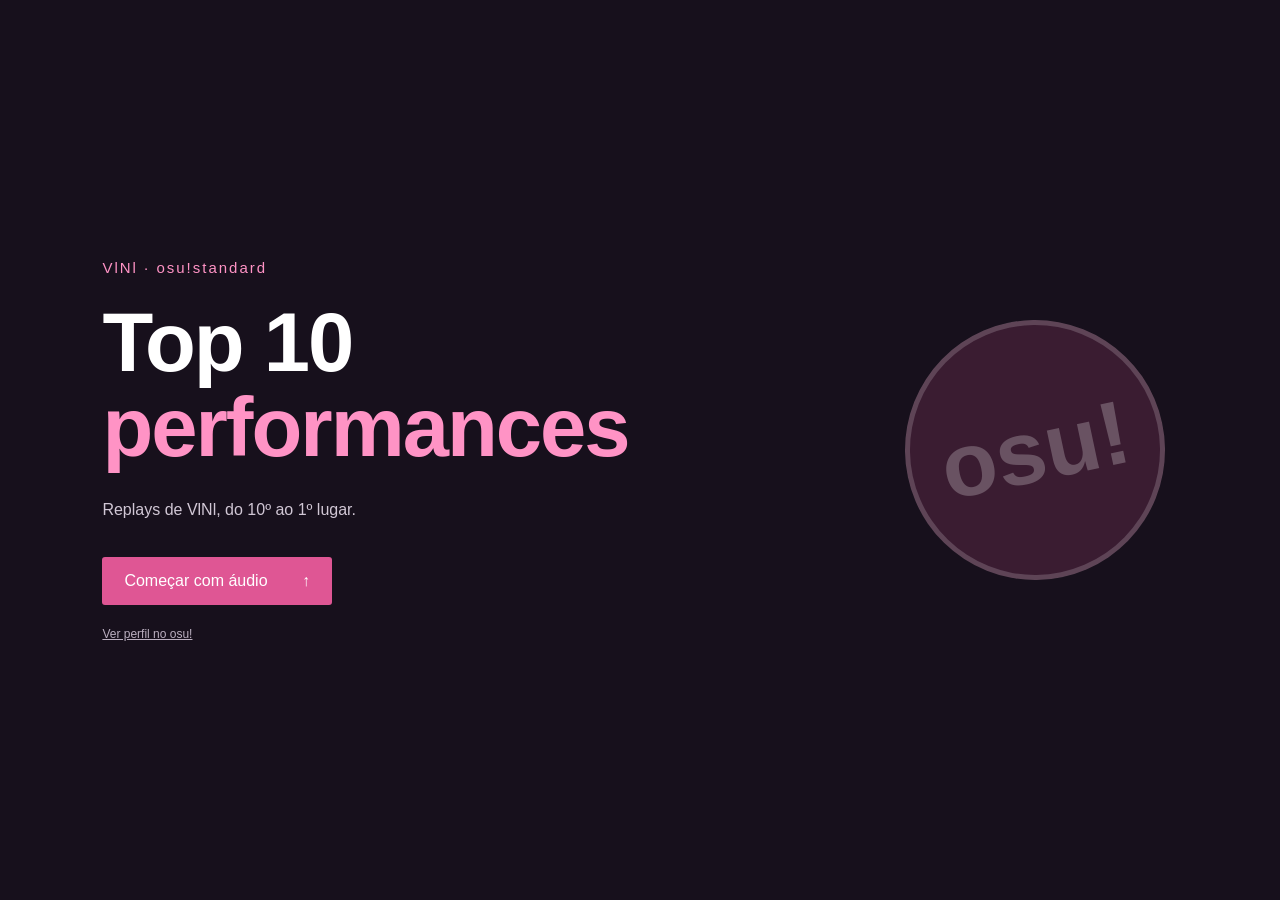
==== commit e3094519: "Encurta os textos da pagina e remove documentacao extra" ====
--- a/index.html
+++ b/index.html
@@ -4,7 +4,7 @@
     <meta charset="UTF-8">
     <meta name="viewport" content="width=device-width, initial-scale=1.0">
     <title>Top 10 performances no osu!</title>
-    <link rel="stylesheet" href="style.css?v=sem-fundo">
+    <link rel="stylesheet" href="style.css?v=final">
     <script src="script.js" defer></script>
 </head>
 <body>
@@ -12,12 +12,11 @@
         <div class="abertura">
             <p class="jogador">VlNl · osu!standard</p>
             <h1 id="titulo">Top 10<br><span>performances</span></h1>
-            <p class="resumo">Dez jogadas, do décimo ao primeiro lugar.<br>Mapas difíceis, jogadas com nota A ou superior.</p>
+            <p class="resumo">Replays de VlNl, do 10º ao 1º lugar.</p>
             <button id="comecar" type="button">Começar com áudio <span>↑</span></button>
             <a href="https://osu.ppy.sh/users/32588533" target="_blank" rel="noopener">Ver perfil no osu!</a>
         </div>
         <span class="marca" aria-hidden="true">osu!</span>
-        <p class="rodape-introducao">10 replays · Dificuldade e execução</p>
     </section>
     <header>
         <a class="titulo" href="#" id="inicio">Top 10 <span>osu!</span></a>
--- a/style.css
+++ b/style.css
@@ -279,13 +279,6 @@
     color: rgba(255, 255, 255, 0.24);
 }
 
-.rodape-introducao {
-    position: absolute;
-    left: 8%;
-    bottom: 30px;
-    font-size: 12px;
-    color: #aa9caf;
-}
 
 .aviso {
     position: absolute;
